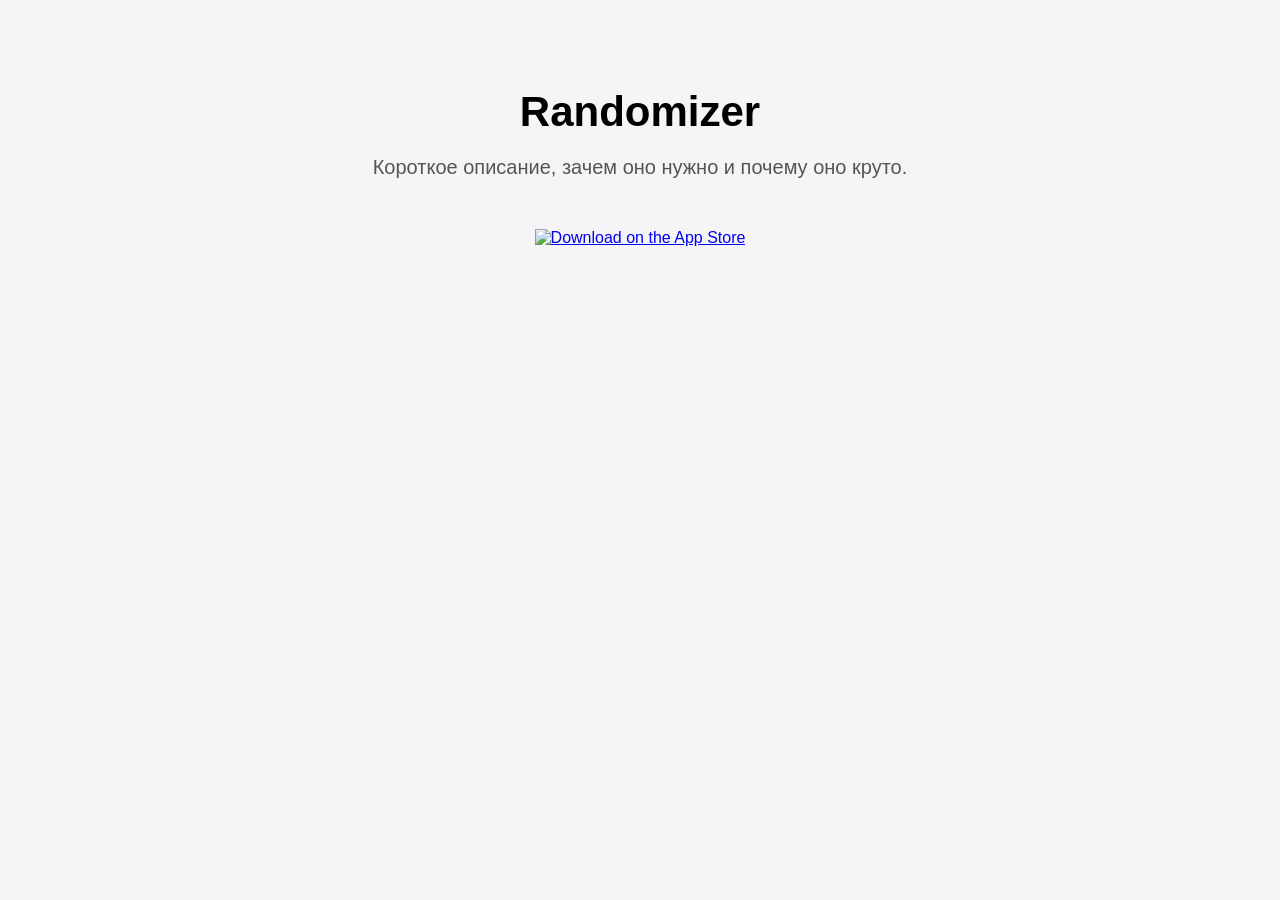
==== index.html @ 8d26f83e "Create initial HTML structure for app landing page" ====
<!DOCTYPE html>
<html lang="ru">
<head>
    <meta charset="UTF-8">
    <meta name="viewport" content="width=device-width, initial-scale=1.0">
    <title>Моё iOS приложение</title>
    <style>
        body {
            font-family: -apple-system, BlinkMacSystemFont, sans-serif;
            margin: 0;
            padding: 0;
            background: #f5f5f7;
            text-align: center;
        }
        .container {
            padding: 60px 20px;
        }
        h1 {
            font-size: 42px;
            margin-bottom: 20px;
        }
        p {
            font-size: 20px;
            color: #555;
        }
        .appstore-btn img {
            width: 180px;
            margin-top: 30px;
        }
    </style>
</head>
<body>
    <div class="container">
        <h1>Randomizer</h1>
        <p>Короткое описание, зачем оно нужно и почему оно круто.</p>

        <a class="appstore-btn" href="https://apps.apple.com/app/idXXXXXXXXX" target="_blank">
            <img src="https://developer.apple.com/assets/elements/badges/download-on-the-app-store.svg" alt="Download on the App Store">
        </a>
    </div>
</body>
</html>
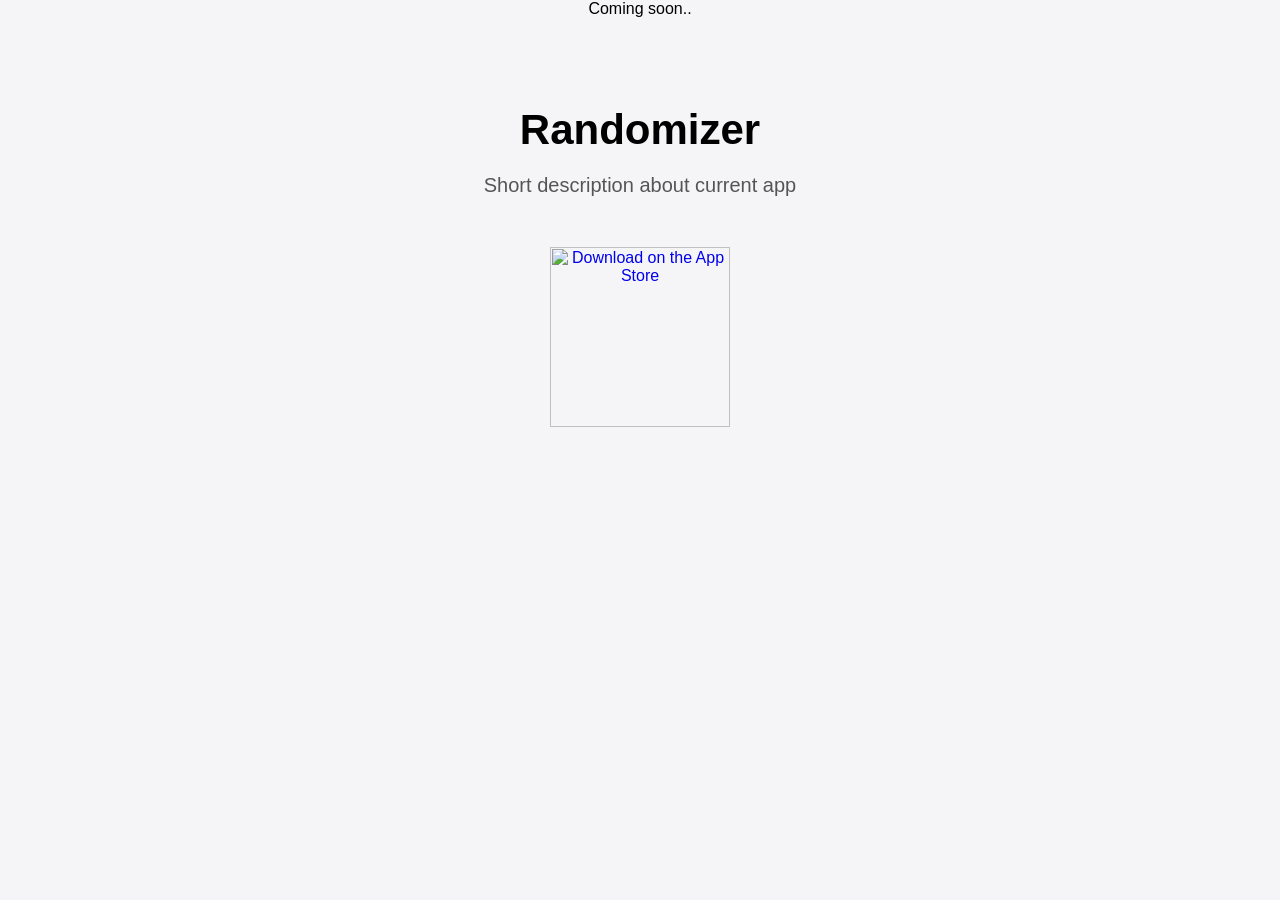
==== commit 9cab115e: "Coming soon added" ====
--- a/index.html
+++ b/index.html
@@ -1,9 +1,10 @@
+Coming soon..
 <!DOCTYPE html>
 <html lang="ru">
 <head>
     <meta charset="UTF-8">
     <meta name="viewport" content="width=device-width, initial-scale=1.0">
-    <title>Моё iOS приложение</title>
+    <title>My apps</title>
     <style>
         body {
             font-family: -apple-system, BlinkMacSystemFont, sans-serif;
@@ -32,7 +33,7 @@
 <body>
     <div class="container">
         <h1>Randomizer</h1>
-        <p>Короткое описание, зачем оно нужно и почему оно круто.</p>
+        <p>Short description about current app</p>
 
         <a class="appstore-btn" href="https://apps.apple.com/app/idXXXXXXXXX" target="_blank">
             <img src="https://developer.apple.com/assets/elements/badges/download-on-the-app-store.svg" alt="Download on the App Store">
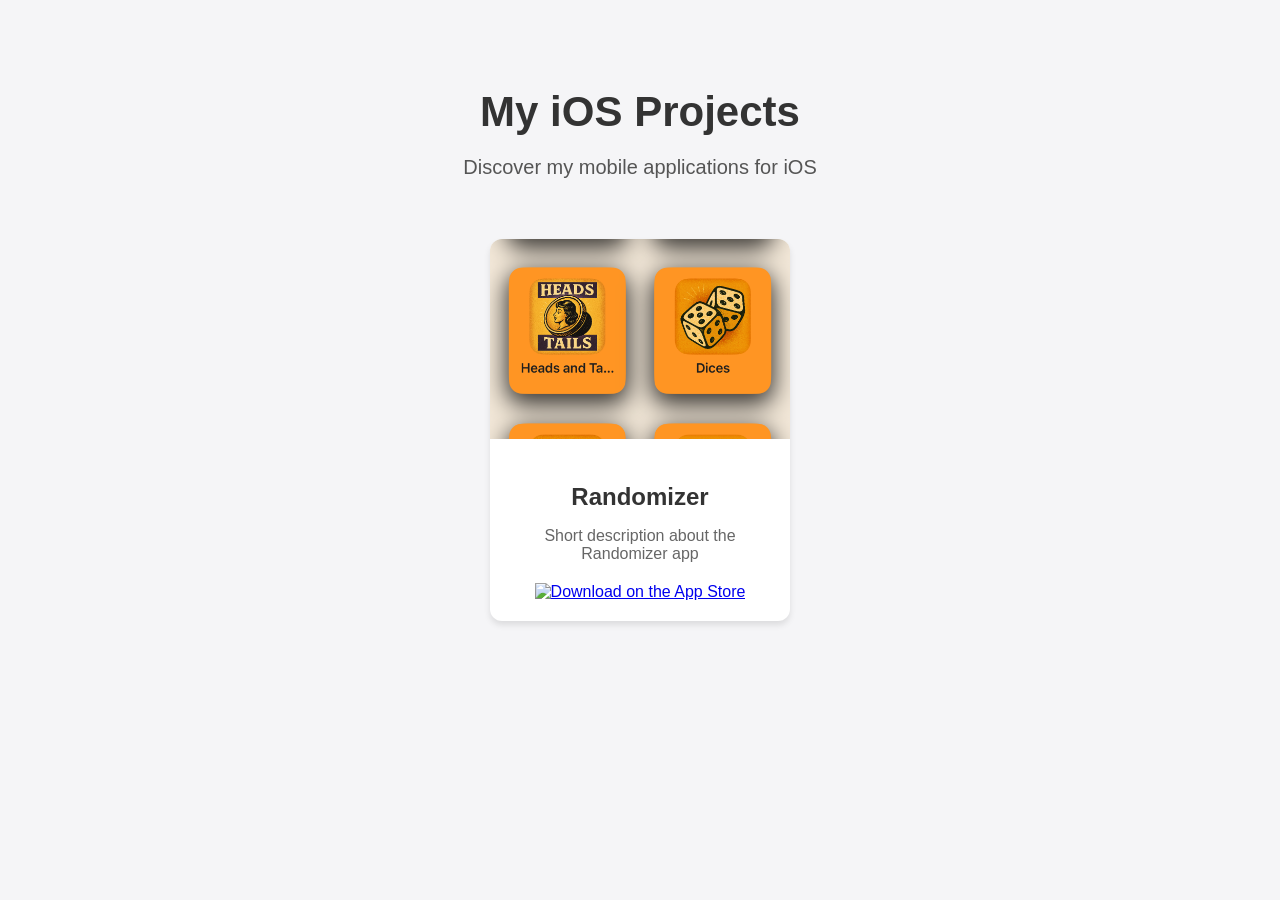
==== commit fc27369a: "Added screenshots" ====
--- a/index.html
+++ b/index.html
@@ -1,43 +1,86 @@
-Coming soon..
 <!DOCTYPE html>
 <html lang="ru">
 <head>
     <meta charset="UTF-8">
     <meta name="viewport" content="width=device-width, initial-scale=1.0">
-    <title>My apps</title>
+    <title>My iOS Apps</title>
     <style>
         body {
             font-family: -apple-system, BlinkMacSystemFont, sans-serif;
             margin: 0;
             padding: 0;
             background: #f5f5f7;
+            color: #333;
+        }
+        .header {
             text-align: center;
+            padding: 60px 20px 40px;
         }
-        .container {
-            padding: 60px 20px;
+        .header h1 {
+            font-size: 42px;
+            margin-bottom: 10px;
         }
-        h1 {
-            font-size: 42px;
-            margin-bottom: 20px;
-        }
-        p {
+        .header p {
             font-size: 20px;
             color: #555;
         }
+        .projects {
+            display: flex;
+            flex-wrap: wrap;
+            justify-content: center;
+            gap: 40px;
+            padding: 0 20px 60px;
+        }
+        .project {
+            background: white;
+            border-radius: 12px;
+            box-shadow: 0 4px 6px rgba(0,0,0,0.1);
+            overflow: hidden;
+            max-width: 300px;
+            text-align: center;
+        }
+        .project img {
+            width: 100%;
+            height: 200px;
+            object-fit: cover;
+        }
+        .project-content {
+            padding: 20px;
+        }
+        .project h2 {
+            font-size: 24px;
+            margin-bottom: 10px;
+        }
+        .project p {
+            font-size: 16px;
+            color: #666;
+            margin-bottom: 20px;
+        }
+        .appstore-btn {
+            display: inline-block;
+        }
         .appstore-btn img {
-            width: 180px;
-            margin-top: 30px;
+            width: 150px;
         }
     </style>
 </head>
 <body>
-    <div class="container">
-        <h1>Randomizer</h1>
-        <p>Short description about current app</p>
-
-        <a class="appstore-btn" href="https://apps.apple.com/app/idXXXXXXXXX" target="_blank">
-            <img src="https://developer.apple.com/assets/elements/badges/download-on-the-app-store.svg" alt="Download on the App Store">
-        </a>
+    <div class="header">
+        <h1>My iOS Projects</h1>
+        <p>Discover my mobile applications for iOS</p>
+    </div>
+    <div class="projects">
+        <div class="project">
+            <img src="randomizer-screenshot.png" alt="Randomizer App Screenshot">
+            <div class="project-content">
+                <h2>Randomizer</h2>
+                <p>Short description about the Randomizer app</p>
+                <a class="appstore-btn" href="https://apps.apple.com/app/idXXXXXXXXX" target="_blank">
+                    <img src="https://developer.apple.com/assets/elements/badges/download-on-the-app-store.svg" alt="Download on the App Store">
+                </a>
+            </div>
+        </div>
+        <!-- Future projects can be added here -->
     </div>
 </body>
 </html>
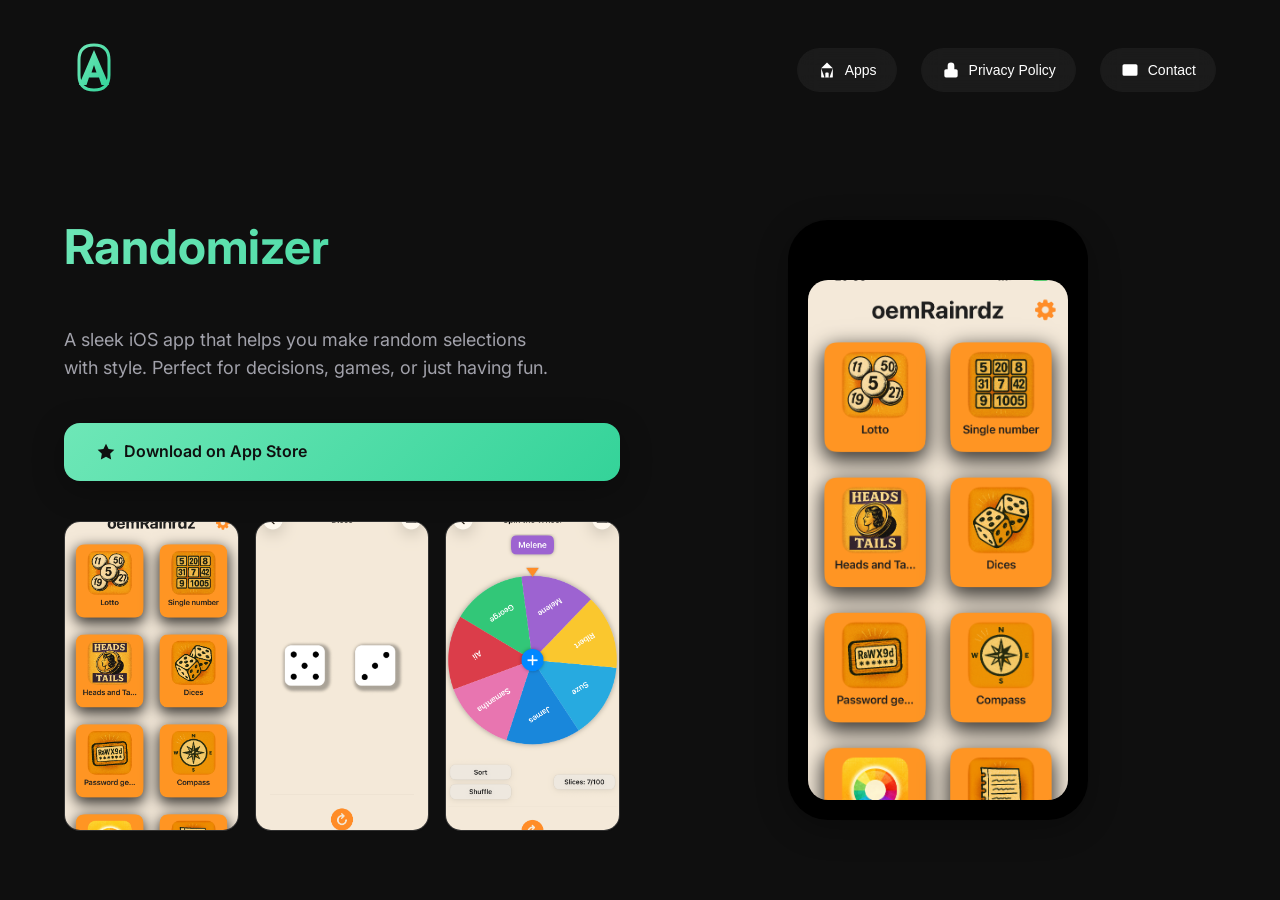
==== commit 27dc39b7: "Added index page and screenshots for randomizer" ====
--- a/index.html
+++ b/index.html
@@ -1,86 +1,412 @@
 <!DOCTYPE html>
-<html lang="ru">
+<html lang="en">
 <head>
     <meta charset="UTF-8">
     <meta name="viewport" content="width=device-width, initial-scale=1.0">
-    <title>My iOS Apps</title>
+    <title>iOS Developer Portfolio</title>
+    <link rel="preconnect" href="https://fonts.googleapis.com">
+    <link rel="preconnect" href="https://fonts.gstatic.com" crossorigin>
+    <link href="https://fonts.googleapis.com/css2?family=Inter:wght@300;400;500;600;700&display=swap" rel="stylesheet">
     <style>
-        body {
-            font-family: -apple-system, BlinkMacSystemFont, sans-serif;
+        :root {
+            --primary-bg: #0f0f0f;
+            --secondary-bg: #1a1a1a;
+            --card-bg: rgba(255, 255, 255, 0.05);
+            --text-primary: #ffffff;
+            --text-secondary: #a1a1aa;
+            --accent-start: #6ee7b7;
+            --accent-end: #34d399;
+            --shadow: 0 8px 32px rgba(0, 0, 0, 0.3);
+            --border-radius: 16px;
+            --spacing-lg: 40px;
+            --spacing-md: 24px;
+            --spacing-sm: 16px;
+        }
+
+        * {
             margin: 0;
             padding: 0;
-            background: #f5f5f7;
-            color: #333;
-        }
-        .header {
-            text-align: center;
-            padding: 60px 20px 40px;
-        }
-        .header h1 {
-            font-size: 42px;
-            margin-bottom: 10px;
-        }
-        .header p {
-            font-size: 20px;
-            color: #555;
-        }
-        .projects {
-            display: flex;
-            flex-wrap: wrap;
+            box-sizing: border-box;
+        }
+
+        body {
+            font-family: 'Inter', sans-serif;
+            background: var(--primary-bg);
+            color: var(--text-primary);
+            line-height: 1.6;
+            overflow-x: hidden;
+        }
+
+        .container {
+            max-width: 1200px;
+            margin: 0 auto;
+            padding: 0 var(--spacing-md);
+        }
+
+        /* Header */
+        header {
+            display: flex;
+            justify-content: space-between;
+            align-items: center;
+            padding: var(--spacing-lg) 0;
+            position: relative;
+        }
+
+        .logo {
+            width: 60px;
+            height: 60px;
+        }
+
+        .nav {
+            display: flex;
+            gap: var(--spacing-md);
+        }
+
+        .nav-btn {
+            background: var(--card-bg);
+            border: none;
+            border-radius: 50px;
+            padding: 12px 20px;
+            color: var(--text-primary);
+            font-size: 14px;
+            font-weight: 500;
+            cursor: pointer;
+            transition: all 0.3s ease;
+            display: flex;
+            align-items: center;
+            gap: 8px;
+            backdrop-filter: blur(10px);
+        }
+
+        .nav-btn:hover {
+            background: rgba(255, 255, 255, 0.1);
+            transform: translateY(-2px);
+        }
+
+        /* Main Layout */
+        .main {
+            display: grid;
+            grid-template-columns: 1fr 1fr;
+            gap: var(--spacing-lg);
+            min-height: calc(100vh - 140px);
+            align-items: center;
+        }
+
+        /* Left Column */
+        .app-info {
+            display: flex;
+            flex-direction: column;
+            gap: var(--spacing-lg);
+        }
+
+        .app-title {
+            font-size: 48px;
+            font-weight: 700;
+            background: linear-gradient(135deg, var(--accent-start), var(--accent-end));
+            -webkit-background-clip: text;
+            -webkit-text-fill-color: transparent;
+            background-clip: text;
+        }
+
+        .app-description {
+            font-size: 18px;
+            color: var(--text-secondary);
+            max-width: 500px;
+        }
+
+        .cta-button {
+            background: linear-gradient(135deg, var(--accent-start), var(--accent-end));
+            border: none;
+            border-radius: var(--border-radius);
+            padding: 16px 32px;
+            color: var(--primary-bg);
+            font-size: 16px;
+            font-weight: 600;
+            cursor: pointer;
+            transition: all 0.3s ease;
+            text-decoration: none;
+            display: inline-flex;
+            align-items: center;
+            gap: 8px;
+            box-shadow: var(--shadow);
+        }
+
+        .cta-button:hover {
+            transform: translateY(-2px);
+            box-shadow: 0 12px 40px rgba(110, 231, 183, 0.3);
+        }
+
+        .screenshots {
+            display: grid;
+            grid-template-columns: repeat(3, 1fr);
+            gap: var(--spacing-sm);
+        }
+
+        .screenshot {
+            background: var(--card-bg);
+            border-radius: var(--border-radius);
+            overflow: hidden;
+            aspect-ratio: 9/16;
+            backdrop-filter: blur(10px);
+            border: 1px solid rgba(255, 255, 255, 0.1);
+        }
+
+        .screenshot img {
+            width: 100%;
+            height: 100%;
+            object-fit: cover;
+        }
+
+        /* Right Column */
+        .phone-mockup {
+            display: flex;
             justify-content: center;
-            gap: 40px;
-            padding: 0 20px 60px;
-        }
-        .project {
-            background: white;
-            border-radius: 12px;
-            box-shadow: 0 4px 6px rgba(0,0,0,0.1);
+            align-items: center;
+        }
+
+        .phone {
+            width: 300px;
+            height: 600px;
+            background: #000;
+            border-radius: 40px;
+            position: relative;
+            box-shadow: var(--shadow);
             overflow: hidden;
-            max-width: 300px;
-            text-align: center;
-        }
-        .project img {
+        }
+
+        .phone::before {
+            content: '';
+            position: absolute;
+            top: 20px;
+            left: 50%;
+            transform: translateX(-50%);
+            width: 150px;
+            height: 25px;
+            background: #000;
+            border-radius: 15px;
+            z-index: 2;
+        }
+
+        .phone-screen {
+            position: absolute;
+            top: 60px;
+            left: 20px;
+            right: 20px;
+            bottom: 20px;
+            background: var(--secondary-bg);
+            border-radius: 20px;
+            overflow: hidden;
+        }
+
+        .phone-screen img {
             width: 100%;
-            height: 200px;
+            height: 100%;
             object-fit: cover;
         }
-        .project-content {
-            padding: 20px;
-        }
-        .project h2 {
+
+        /* Modal */
+        .modal {
+            display: none;
+            position: fixed;
+            top: 0;
+            left: 0;
+            width: 100%;
+            height: 100%;
+            background: rgba(0, 0, 0, 0.8);
+            backdrop-filter: blur(10px);
+            z-index: 1000;
+            justify-content: center;
+            align-items: center;
+        }
+
+        .modal-content {
+            background: var(--secondary-bg);
+            border-radius: var(--border-radius);
+            padding: var(--spacing-lg);
+            max-width: 400px;
+            width: 90%;
+            box-shadow: var(--shadow);
+        }
+
+        .modal h2 {
+            margin-bottom: var(--spacing-md);
+            color: var(--text-primary);
+        }
+
+        .modal form {
+            display: flex;
+            flex-direction: column;
+            gap: var(--spacing-sm);
+        }
+
+        .modal input,
+        .modal textarea {
+            padding: 12px;
+            border: 1px solid rgba(255, 255, 255, 0.2);
+            border-radius: 8px;
+            background: var(--card-bg);
+            color: var(--text-primary);
+            font-family: inherit;
+        }
+
+        .modal button {
+            background: linear-gradient(135deg, var(--accent-start), var(--accent-end));
+            border: none;
+            border-radius: 8px;
+            padding: 12px;
+            color: var(--primary-bg);
+            font-weight: 600;
+            cursor: pointer;
+            transition: all 0.3s ease;
+        }
+
+        .modal button:hover {
+            transform: translateY(-2px);
+        }
+
+        .close {
+            position: absolute;
+            top: 10px;
+            right: 10px;
             font-size: 24px;
-            margin-bottom: 10px;
-        }
-        .project p {
-            font-size: 16px;
-            color: #666;
-            margin-bottom: 20px;
-        }
-        .appstore-btn {
-            display: inline-block;
-        }
-        .appstore-btn img {
-            width: 150px;
+            cursor: pointer;
+            color: var(--text-secondary);
+        }
+
+        /* Responsive */
+        @media (max-width: 768px) {
+            .main {
+                grid-template-columns: 1fr;
+                gap: var(--spacing-md);
+            }
+
+            .app-title {
+                font-size: 36px;
+            }
+
+            .phone {
+                width: 250px;
+                height: 500px;
+            }
+
+            .screenshots {
+                grid-template-columns: repeat(2, 1fr);
+            }
+
+            header {
+                flex-direction: column;
+                gap: var(--spacing-md);
+            }
+
+            .nav {
+                width: 100%;
+                justify-content: center;
+            }
+        }
+
+        /* Icons */
+        .icon {
+            width: 20px;
+            height: 20px;
+            fill: currentColor;
         }
     </style>
 </head>
 <body>
-    <div class="header">
-        <h1>My iOS Projects</h1>
-        <p>Discover my mobile applications for iOS</p>
+    <div class="container">
+        <header>
+            <div class="logo">
+                <svg viewBox="0 0 60 60" xmlns="http://www.w3.org/2000/svg">
+                    <defs>
+                        <linearGradient id="logoGradient" x1="0%" y1="0%" x2="100%" y2="100%">
+                            <stop offset="0%" style="stop-color:#6ee7b7"/>
+                            <stop offset="100%" style="stop-color:#34d399"/>
+                        </linearGradient>
+                    </defs>
+                    <path d="M15 45 L30 10 L45 45 L37.5 45 L35 37.5 L25 37.5 L22.5 45 Z M27.5 32.5 L32.5 32.5 L30 25 Z" fill="url(#logoGradient)"/>
+                    <path d="M30 50 Q45 50 45 35 L45 20 Q45 5 30 5 Q15 5 15 20 L15 35 Q15 50 30 50 Z" fill="none" stroke="url(#logoGradient)" stroke-width="3"/>
+                </svg>
+            </div>
+            <nav class="nav">
+                <button class="nav-btn" onclick="scrollToSection('apps')">
+                    <svg class="icon" viewBox="0 0 24 24"><path d="M3 12l2-2m0 0l7-7 7 7M5 10v10a1 1 0 001 1h3m10-11l2 2m-2-2v10a1 1 0 01-1 1h-3m-6 0a1 1 0 001-1v-4a1 1 0 011-1h2a1 1 0 011 1v4a1 1 0 001 1m-6 0h6"/></svg>
+                    Apps
+                </button>
+                <button class="nav-btn" onclick="openModal('privacy')">
+                    <svg class="icon" viewBox="0 0 24 24"><path d="M12 15v2m-6 4h12a2 2 0 002-2v-6a2 2 0 00-2-2H6a2 2 0 00-2 2v6a2 2 0 002 2zm10-10V7a4 4 0 00-8 0v4h8z"/></svg>
+                    Privacy Policy
+                </button>
+                <button class="nav-btn" onclick="openModal('contact')">
+                    <svg class="icon" viewBox="0 0 24 24"><path d="M3 8l7.89 4.26a2 2 0 002.22 0L21 8M5 19h14a2 2 0 002-2V7a2 2 0 00-2-2H5a2 2 0 00-2 2v10a2 2 0 002 2z"/></svg>
+                    Contact
+                </button>
+            </nav>
+        </header>
+
+        <main class="main" id="apps">
+            <div class="app-info">
+                <h1 class="app-title">Randomizer</h1>
+                <p class="app-description">A sleek iOS app that helps you make random selections with style. Perfect for decisions, games, or just having fun.</p>
+                <a href="https://apps.apple.com/app/idXXXXXXXXX" class="cta-button" target="_blank">
+                    <svg class="icon" viewBox="0 0 24 24"><path d="M12 2l3.09 6.26L22 9.27l-5 4.87 1.18 6.88L12 17.77l-6.18 3.25L7 14.14 2 9.27l6.91-1.01L12 2z"/></svg>
+                    Download on App Store
+                </a>
+                <div class="screenshots">
+                    <div class="screenshot"><img src="randomizer-screenshot1.png" alt="Screenshot 1"></div>
+                    <div class="screenshot"><img src="randomizer-screenshot2.png" alt="Screenshot 2"></div>
+                    <div class="screenshot"><img src="randomizer-screenshot3.png" alt="Screenshot 3"></div>
+                </div>
+            </div>
+            <div class="phone-mockup">
+                <div class="phone">
+                    <div class="phone-screen">
+                        <img src="randomizer-screenshot1.png" alt="App Mockup">
+                    </div>
+                </div>
+            </div>
+        </main>
     </div>
-    <div class="projects">
-        <div class="project">
-            <img src="randomizer-screenshot.png" alt="Randomizer App Screenshot">
-            <div class="project-content">
-                <h2>Randomizer</h2>
-                <p>Short description about the Randomizer app</p>
-                <a class="appstore-btn" href="https://apps.apple.com/app/idXXXXXXXXX" target="_blank">
-                    <img src="https://developer.apple.com/assets/elements/badges/download-on-the-app-store.svg" alt="Download on the App Store">
-                </a>
-            </div>
+
+    <!-- Modals -->
+    <div id="privacy-modal" class="modal">
+        <div class="modal-content">
+            <span class="close" onclick="closeModal('privacy')">&times;</span>
+            <h2>Privacy Policy</h2>
+            <p>Your privacy is important to us. This app does not collect any personal data.</p>
         </div>
-        <!-- Future projects can be added here -->
     </div>
+
+    <div id="contact-modal" class="modal">
+        <div class="modal-content">
+            <span class="close" onclick="closeModal('contact')">&times;</span>
+            <h2>Contact Me</h2>
+            <form action="#" method="post">
+                <input type="email" placeholder="Your Email" required>
+                <textarea placeholder="Your Message" rows="4" required></textarea>
+                <button type="submit">Send Message</button>
+            </form>
+        </div>
+    </div>
+
+    <script>
+        function openModal(type) {
+            document.getElementById(type + '-modal').style.display = 'flex';
+        }
+
+        function closeModal(type) {
+            document.getElementById(type + '-modal').style.display = 'none';
+        }
+
+        function scrollToSection(id) {
+            document.getElementById(id).scrollIntoView({ behavior: 'smooth' });
+        }
+
+        // Close modal when clicking outside
+        window.onclick = function(event) {
+            if (event.target.classList.contains('modal')) {
+                event.target.style.display = 'none';
+            }
+        }
+    </script>
 </body>
 </html>
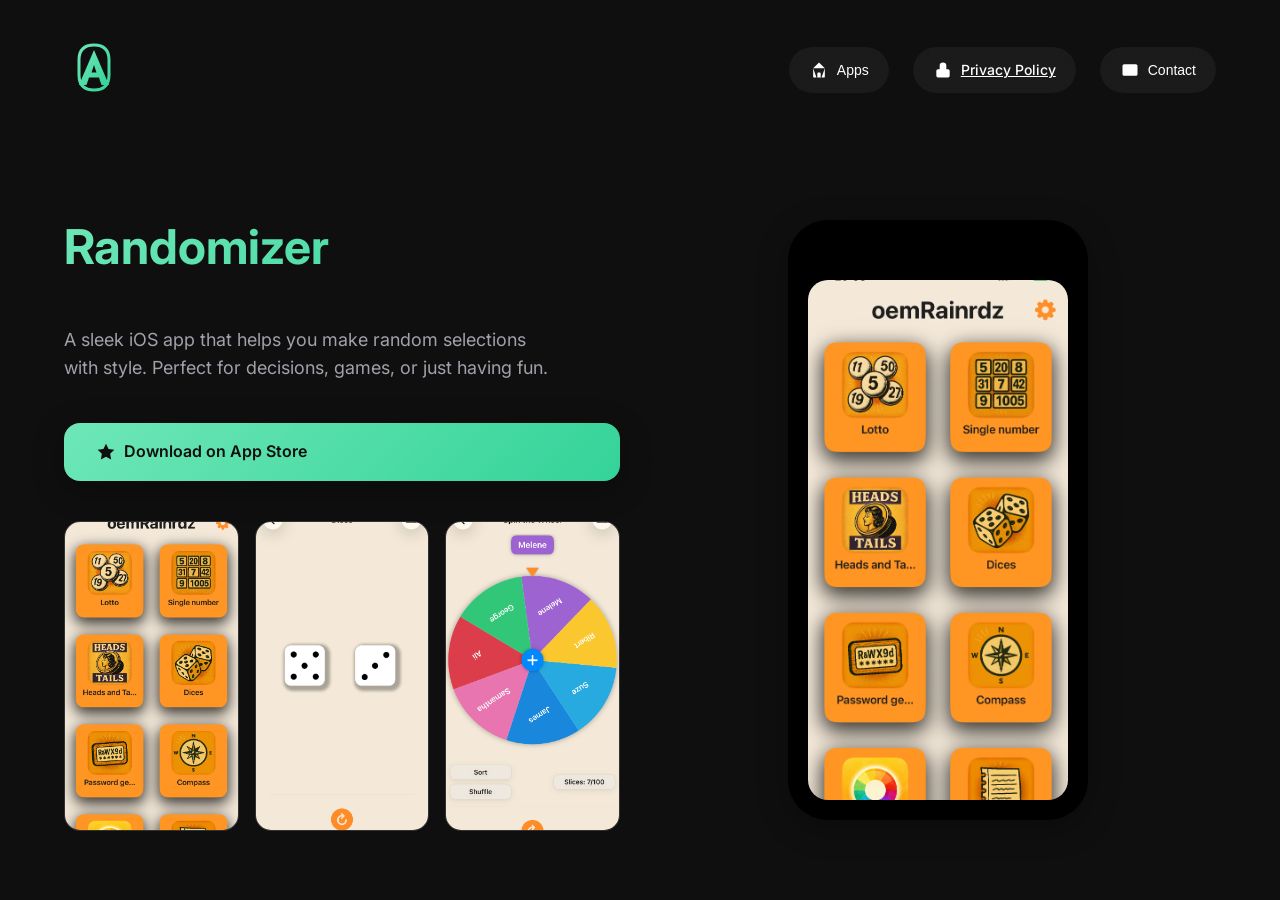
==== commit 8658b6aa: "Privacy Policy for Randomizer" ====
--- a/index.html
+++ b/index.html
@@ -332,10 +332,10 @@
                     <svg class="icon" viewBox="0 0 24 24"><path d="M3 12l2-2m0 0l7-7 7 7M5 10v10a1 1 0 001 1h3m10-11l2 2m-2-2v10a1 1 0 01-1 1h-3m-6 0a1 1 0 001-1v-4a1 1 0 011-1h2a1 1 0 011 1v4a1 1 0 001 1m-6 0h6"/></svg>
                     Apps
                 </button>
-                <button class="nav-btn" onclick="openModal('privacy')">
+                <a class="nav-btn" href="privacy-policy.html">
                     <svg class="icon" viewBox="0 0 24 24"><path d="M12 15v2m-6 4h12a2 2 0 002-2v-6a2 2 0 00-2-2H6a2 2 0 00-2 2v6a2 2 0 002 2zm10-10V7a4 4 0 00-8 0v4h8z"/></svg>
                     Privacy Policy
-                </button>
+                </a>
                 <button class="nav-btn" onclick="openModal('contact')">
                     <svg class="icon" viewBox="0 0 24 24"><path d="M3 8l7.89 4.26a2 2 0 002.22 0L21 8M5 19h14a2 2 0 002-2V7a2 2 0 00-2-2H5a2 2 0 00-2 2v10a2 2 0 002 2z"/></svg>
                     Contact
@@ -368,14 +368,6 @@
     </div>
 
     <!-- Modals -->
-    <div id="privacy-modal" class="modal">
-        <div class="modal-content">
-            <span class="close" onclick="closeModal('privacy')">&times;</span>
-            <h2>Privacy Policy</h2>
-            <p>Your privacy is important to us. This app does not collect any personal data.</p>
-        </div>
-    </div>
-
     <div id="contact-modal" class="modal">
         <div class="modal-content">
             <span class="close" onclick="closeModal('contact')">&times;</span>
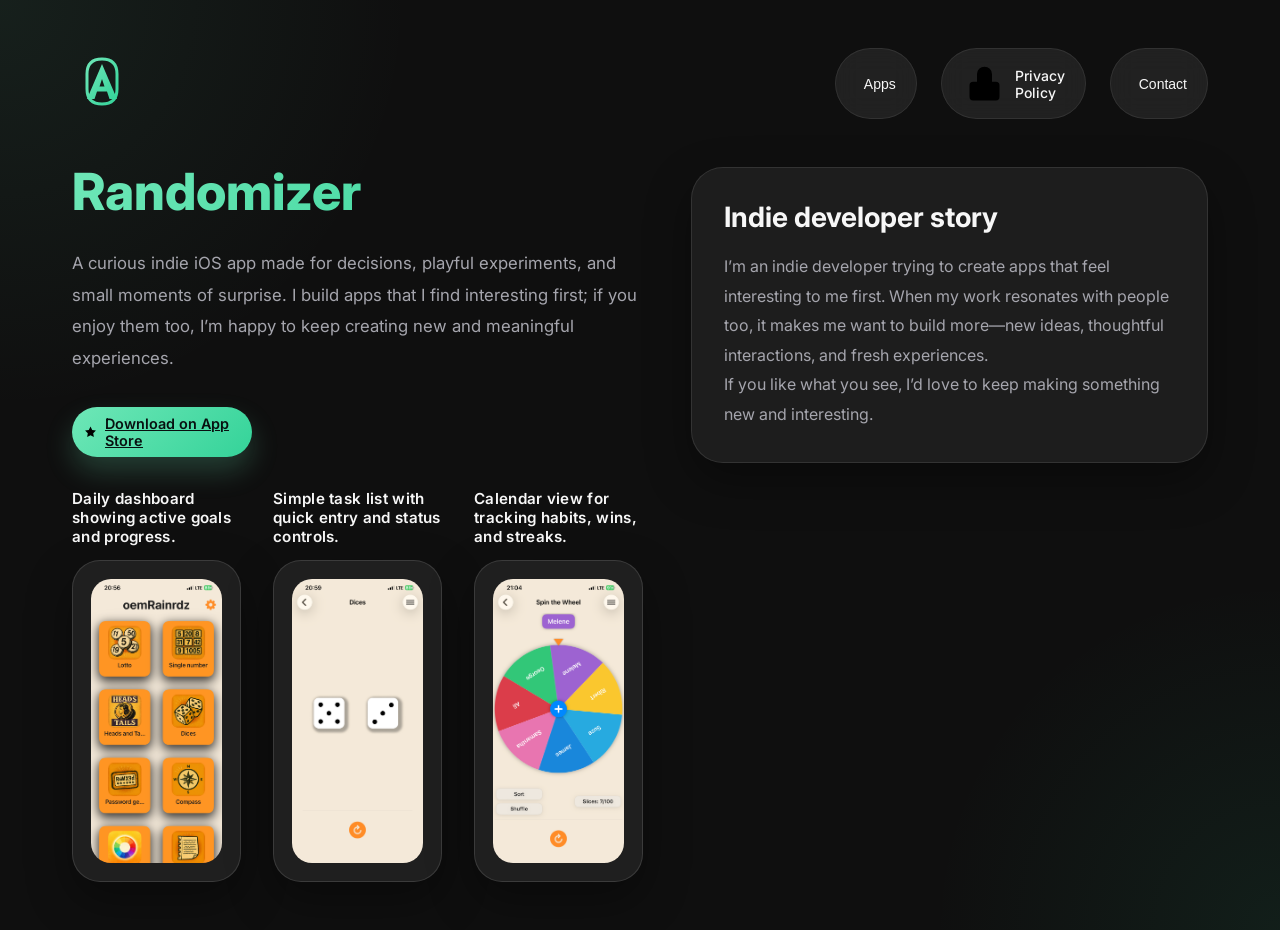
==== commit b243e2bb: "Reduced size of screenshots and minor changes" ====
--- a/index.html
+++ b/index.html
@@ -3,314 +3,11 @@
 <head>
     <meta charset="UTF-8">
     <meta name="viewport" content="width=device-width, initial-scale=1.0">
-    <title>iOS Developer Portfolio</title>
+    <title>Randomizer — Indie iOS Portfolio</title>
     <link rel="preconnect" href="https://fonts.googleapis.com">
     <link rel="preconnect" href="https://fonts.gstatic.com" crossorigin>
-    <link href="https://fonts.googleapis.com/css2?family=Inter:wght@300;400;500;600;700&display=swap" rel="stylesheet">
-    <style>
-        :root {
-            --primary-bg: #0f0f0f;
-            --secondary-bg: #1a1a1a;
-            --card-bg: rgba(255, 255, 255, 0.05);
-            --text-primary: #ffffff;
-            --text-secondary: #a1a1aa;
-            --accent-start: #6ee7b7;
-            --accent-end: #34d399;
-            --shadow: 0 8px 32px rgba(0, 0, 0, 0.3);
-            --border-radius: 16px;
-            --spacing-lg: 40px;
-            --spacing-md: 24px;
-            --spacing-sm: 16px;
-        }
-
-        * {
-            margin: 0;
-            padding: 0;
-            box-sizing: border-box;
-        }
-
-        body {
-            font-family: 'Inter', sans-serif;
-            background: var(--primary-bg);
-            color: var(--text-primary);
-            line-height: 1.6;
-            overflow-x: hidden;
-        }
-
-        .container {
-            max-width: 1200px;
-            margin: 0 auto;
-            padding: 0 var(--spacing-md);
-        }
-
-        /* Header */
-        header {
-            display: flex;
-            justify-content: space-between;
-            align-items: center;
-            padding: var(--spacing-lg) 0;
-            position: relative;
-        }
-
-        .logo {
-            width: 60px;
-            height: 60px;
-        }
-
-        .nav {
-            display: flex;
-            gap: var(--spacing-md);
-        }
-
-        .nav-btn {
-            background: var(--card-bg);
-            border: none;
-            border-radius: 50px;
-            padding: 12px 20px;
-            color: var(--text-primary);
-            font-size: 14px;
-            font-weight: 500;
-            cursor: pointer;
-            transition: all 0.3s ease;
-            display: flex;
-            align-items: center;
-            gap: 8px;
-            backdrop-filter: blur(10px);
-        }
-
-        .nav-btn:hover {
-            background: rgba(255, 255, 255, 0.1);
-            transform: translateY(-2px);
-        }
-
-        /* Main Layout */
-        .main {
-            display: grid;
-            grid-template-columns: 1fr 1fr;
-            gap: var(--spacing-lg);
-            min-height: calc(100vh - 140px);
-            align-items: center;
-        }
-
-        /* Left Column */
-        .app-info {
-            display: flex;
-            flex-direction: column;
-            gap: var(--spacing-lg);
-        }
-
-        .app-title {
-            font-size: 48px;
-            font-weight: 700;
-            background: linear-gradient(135deg, var(--accent-start), var(--accent-end));
-            -webkit-background-clip: text;
-            -webkit-text-fill-color: transparent;
-            background-clip: text;
-        }
-
-        .app-description {
-            font-size: 18px;
-            color: var(--text-secondary);
-            max-width: 500px;
-        }
-
-        .cta-button {
-            background: linear-gradient(135deg, var(--accent-start), var(--accent-end));
-            border: none;
-            border-radius: var(--border-radius);
-            padding: 16px 32px;
-            color: var(--primary-bg);
-            font-size: 16px;
-            font-weight: 600;
-            cursor: pointer;
-            transition: all 0.3s ease;
-            text-decoration: none;
-            display: inline-flex;
-            align-items: center;
-            gap: 8px;
-            box-shadow: var(--shadow);
-        }
-
-        .cta-button:hover {
-            transform: translateY(-2px);
-            box-shadow: 0 12px 40px rgba(110, 231, 183, 0.3);
-        }
-
-        .screenshots {
-            display: grid;
-            grid-template-columns: repeat(3, 1fr);
-            gap: var(--spacing-sm);
-        }
-
-        .screenshot {
-            background: var(--card-bg);
-            border-radius: var(--border-radius);
-            overflow: hidden;
-            aspect-ratio: 9/16;
-            backdrop-filter: blur(10px);
-            border: 1px solid rgba(255, 255, 255, 0.1);
-        }
-
-        .screenshot img {
-            width: 100%;
-            height: 100%;
-            object-fit: cover;
-        }
-
-        /* Right Column */
-        .phone-mockup {
-            display: flex;
-            justify-content: center;
-            align-items: center;
-        }
-
-        .phone {
-            width: 300px;
-            height: 600px;
-            background: #000;
-            border-radius: 40px;
-            position: relative;
-            box-shadow: var(--shadow);
-            overflow: hidden;
-        }
-
-        .phone::before {
-            content: '';
-            position: absolute;
-            top: 20px;
-            left: 50%;
-            transform: translateX(-50%);
-            width: 150px;
-            height: 25px;
-            background: #000;
-            border-radius: 15px;
-            z-index: 2;
-        }
-
-        .phone-screen {
-            position: absolute;
-            top: 60px;
-            left: 20px;
-            right: 20px;
-            bottom: 20px;
-            background: var(--secondary-bg);
-            border-radius: 20px;
-            overflow: hidden;
-        }
-
-        .phone-screen img {
-            width: 100%;
-            height: 100%;
-            object-fit: cover;
-        }
-
-        /* Modal */
-        .modal {
-            display: none;
-            position: fixed;
-            top: 0;
-            left: 0;
-            width: 100%;
-            height: 100%;
-            background: rgba(0, 0, 0, 0.8);
-            backdrop-filter: blur(10px);
-            z-index: 1000;
-            justify-content: center;
-            align-items: center;
-        }
-
-        .modal-content {
-            background: var(--secondary-bg);
-            border-radius: var(--border-radius);
-            padding: var(--spacing-lg);
-            max-width: 400px;
-            width: 90%;
-            box-shadow: var(--shadow);
-        }
-
-        .modal h2 {
-            margin-bottom: var(--spacing-md);
-            color: var(--text-primary);
-        }
-
-        .modal form {
-            display: flex;
-            flex-direction: column;
-            gap: var(--spacing-sm);
-        }
-
-        .modal input,
-        .modal textarea {
-            padding: 12px;
-            border: 1px solid rgba(255, 255, 255, 0.2);
-            border-radius: 8px;
-            background: var(--card-bg);
-            color: var(--text-primary);
-            font-family: inherit;
-        }
-
-        .modal button {
-            background: linear-gradient(135deg, var(--accent-start), var(--accent-end));
-            border: none;
-            border-radius: 8px;
-            padding: 12px;
-            color: var(--primary-bg);
-            font-weight: 600;
-            cursor: pointer;
-            transition: all 0.3s ease;
-        }
-
-        .modal button:hover {
-            transform: translateY(-2px);
-        }
-
-        .close {
-            position: absolute;
-            top: 10px;
-            right: 10px;
-            font-size: 24px;
-            cursor: pointer;
-            color: var(--text-secondary);
-        }
-
-        /* Responsive */
-        @media (max-width: 768px) {
-            .main {
-                grid-template-columns: 1fr;
-                gap: var(--spacing-md);
-            }
-
-            .app-title {
-                font-size: 36px;
-            }
-
-            .phone {
-                width: 250px;
-                height: 500px;
-            }
-
-            .screenshots {
-                grid-template-columns: repeat(2, 1fr);
-            }
-
-            header {
-                flex-direction: column;
-                gap: var(--spacing-md);
-            }
-
-            .nav {
-                width: 100%;
-                justify-content: center;
-            }
-        }
-
-        /* Icons */
-        .icon {
-            width: 20px;
-            height: 20px;
-            fill: currentColor;
-        }
-    </style>
+    <link href="https://fonts.googleapis.com/css2?family=Inter:wght@300;400;500;600;700;800&display=swap" rel="stylesheet">
+    <link rel="stylesheet" href="assets/css/style.css">
 </head>
 <body>
     <div class="container">
@@ -332,7 +29,7 @@
                     <svg class="icon" viewBox="0 0 24 24"><path d="M3 12l2-2m0 0l7-7 7 7M5 10v10a1 1 0 001 1h3m10-11l2 2m-2-2v10a1 1 0 01-1 1h-3m-6 0a1 1 0 001-1v-4a1 1 0 011-1h2a1 1 0 011 1v4a1 1 0 001 1m-6 0h6"/></svg>
                     Apps
                 </button>
-                <a class="nav-btn" href="privacy-policy.html">
+                <a class="nav-link" href="pages/privacy-policy.html">
                     <svg class="icon" viewBox="0 0 24 24"><path d="M12 15v2m-6 4h12a2 2 0 002-2v-6a2 2 0 00-2-2H6a2 2 0 00-2 2v6a2 2 0 002 2zm10-10V7a4 4 0 00-8 0v4h8z"/></svg>
                     Privacy Policy
                 </a>
@@ -346,28 +43,36 @@
         <main class="main" id="apps">
             <div class="app-info">
                 <h1 class="app-title">Randomizer</h1>
-                <p class="app-description">A sleek iOS app that helps you make random selections with style. Perfect for decisions, games, or just having fun.</p>
+                <p class="app-description">A curious indie iOS app made for decisions, playful experiments, and small moments of surprise. I build apps that I find interesting first; if you enjoy them too, I’m happy to keep creating new and meaningful experiences.</p>
                 <a href="https://apps.apple.com/app/idXXXXXXXXX" class="cta-button" target="_blank">
                     <svg class="icon" viewBox="0 0 24 24"><path d="M12 2l3.09 6.26L22 9.27l-5 4.87 1.18 6.88L12 17.77l-6.18 3.25L7 14.14 2 9.27l6.91-1.01L12 2z"/></svg>
                     Download on App Store
                 </a>
                 <div class="screenshots">
-                    <div class="screenshot"><img src="randomizer-screenshot1.png" alt="Screenshot 1"></div>
-                    <div class="screenshot"><img src="randomizer-screenshot2.png" alt="Screenshot 2"></div>
-                    <div class="screenshot"><img src="randomizer-screenshot3.png" alt="Screenshot 3"></div>
+                    <div class="screenshot-card">
+                        <p class="screenshot-label">Daily dashboard showing active goals and progress.</p>
+                        <div class="screenshot"><img src="assets/images/randomizer-screenshot1.png" alt="Dashboard screenshot"></div>
+                    </div>
+                    <div class="screenshot-card">
+                        <p class="screenshot-label">Simple task list with quick entry and status controls.</p>
+                        <div class="screenshot"><img src="assets/images/randomizer-screenshot2.png" alt="Task list screenshot"></div>
+                    </div>
+                    <div class="screenshot-card">
+                        <p class="screenshot-label">Calendar view for tracking habits, wins, and streaks.</p>
+                        <div class="screenshot"><img src="assets/images/randomizer-screenshot3.png" alt="Calendar screenshot"></div>
+                    </div>
                 </div>
             </div>
-            <div class="phone-mockup">
-                <div class="phone">
-                    <div class="phone-screen">
-                        <img src="randomizer-screenshot1.png" alt="App Mockup">
-                    </div>
+            <div class="story-block">
+                <div class="story-card">
+                    <h2>Indie developer story</h2>
+                    <p>I’m an indie developer trying to create apps that feel interesting to me first. When my work resonates with people too, it makes me want to build more—new ideas, thoughtful interactions, and fresh experiences.</p>
+                    <p>If you like what you see, I’d love to keep making something new and interesting.</p>
                 </div>
             </div>
         </main>
     </div>
 
-    <!-- Modals -->
     <div id="contact-modal" class="modal">
         <div class="modal-content">
             <span class="close" onclick="closeModal('contact')">&times;</span>
@@ -380,25 +85,6 @@
         </div>
     </div>
 
-    <script>
-        function openModal(type) {
-            document.getElementById(type + '-modal').style.display = 'flex';
-        }
-
-        function closeModal(type) {
-            document.getElementById(type + '-modal').style.display = 'none';
-        }
-
-        function scrollToSection(id) {
-            document.getElementById(id).scrollIntoView({ behavior: 'smooth' });
-        }
-
-        // Close modal when clicking outside
-        window.onclick = function(event) {
-            if (event.target.classList.contains('modal')) {
-                event.target.style.display = 'none';
-            }
-        }
-    </script>
+    <script src="assets/js/site.js"></script>
 </body>
 </html>
--- a/assets/css/style.css
+++ b/assets/css/style.css
@@ -0,0 +1,475 @@
+:root {
+    --primary-bg: #0f0f0f;
+    --secondary-bg: #181818;
+    --surface: rgba(255, 255, 255, 0.07);
+    --surface-strong: rgba(255, 255, 255, 0.12);
+    --text-primary: #f7f7f7;
+    --text-secondary: #a5a5ad;
+    --accent-start: #6ee7b7;
+    --accent-end: #34d399;
+    --border-radius: 22px;
+    --shadow: 0 18px 45px rgba(0, 0, 0, 0.35);
+    --spacing-xl: 48px;
+    --spacing-lg: 32px;
+    --spacing-md: 24px;
+    --spacing-sm: 16px;
+}
+
+* {
+    margin: 0;
+    padding: 0;
+    box-sizing: border-box;
+}
+
+html {
+    scroll-behavior: smooth;
+}
+
+body {
+    font-family: 'Inter', sans-serif;
+    background: radial-gradient(circle at top left, rgba(110, 231, 183, 0.08), transparent 26%),
+                radial-gradient(circle at bottom right, rgba(52, 211, 153, 0.08), transparent 22%),
+                var(--primary-bg);
+    color: var(--text-primary);
+    min-height: 100vh;
+    overflow-x: hidden;
+}
+
+.container {
+    max-width: 1200px;
+    margin: 0 auto;
+    padding: 0 var(--spacing-lg);
+}
+
+header {
+    display: flex;
+    justify-content: space-between;
+    align-items: center;
+    padding: var(--spacing-xl) 0;
+}
+
+.logo {
+    width: 60px;
+    height: 60px;
+}
+
+.nav {
+    display: flex;
+    flex-wrap: wrap;
+    gap: var(--spacing-md);
+}
+
+.nav-btn,
+.nav-link {
+    background: rgba(255, 255, 255, 0.08);
+    border: 1px solid rgba(255, 255, 255, 0.08);
+    border-radius: 999px;
+    padding: 12px 20px;
+    color: var(--text-primary);
+    font-size: 14px;
+    font-weight: 500;
+    cursor: pointer;
+    display: inline-flex;
+    align-items: center;
+    gap: 8px;
+    text-decoration: none;
+    transition: transform 0.25s ease, background 0.25s ease, border-color 0.25s ease;
+    backdrop-filter: blur(12px);
+}
+
+.nav-btn:hover,
+.nav-link:hover {
+    transform: translateY(-2px);
+    background: rgba(255, 255, 255, 0.12);
+    border-color: rgba(255, 255, 255, 0.16);
+}
+
+.main {
+    display: grid;
+    grid-template-columns: 1.05fr 0.95fr;
+    gap: var(--spacing-xl);
+    align-items: start;
+    padding-bottom: var(--spacing-xl);
+}
+
+.app-info {
+    display: flex;
+    flex-direction: column;
+    gap: var(--spacing-lg);
+}
+
+.app-title {
+    font-size: clamp(3rem, 4vw, 4.5rem);
+    line-height: 0.95;
+    font-weight: 800;
+    background: linear-gradient(135deg, var(--accent-start), var(--accent-end));
+    -webkit-background-clip: text;
+    -webkit-text-fill-color: transparent;
+    background-clip: text;
+}
+
+.app-description {
+    max-width: 620px;
+    font-size: 1.05rem;
+    color: var(--text-secondary);
+    line-height: 1.9;
+}
+
+.cta-button {
+    background: linear-gradient(135deg, var(--accent-start), var(--accent-end));
+    color: #081010;
+    border: none;
+    border-radius: 999px;
+    padding: 8px 12px;
+    font-size: 0.9rem;
+    font-weight: 600;
+    display: inline-flex;
+    align-items: center;
+    gap: 8px;
+    box-shadow: 0 14px 28px rgba(110, 231, 183, 0.22);
+    max-width: 180px;
+}
+
+.cta-button .icon {
+    width: 16px;
+    height: 16px;
+}
+
+.cta-button:hover {
+    transform: translateY(-2px);
+}
+
+.screenshots {
+    display: grid;
+    grid-template-columns: repeat(3, minmax(0, 1fr));
+    gap: var(--spacing-lg);
+}
+
+.screenshot-card {
+    display: flex;
+    flex-direction: column;
+    gap: 14px;
+}
+
+.screenshot-label {
+    font-size: 0.95rem;
+    font-weight: 600;
+    color: var(--text-primary);
+    letter-spacing: 0.02em;
+}
+
+.screenshot {
+    background: var(--surface);
+    border: 1px solid rgba(255, 255, 255, 0.12);
+    border-radius: 28px;
+    padding: 18px;
+    box-shadow: var(--shadow);
+}
+
+.screenshot img {
+    width: 100%;
+    height: auto;
+    display: block;
+    border-radius: 20px;
+}
+
+.story-block {
+    display: grid;
+    align-items: start;
+}
+
+.story-card {
+    background: rgba(255, 255, 255, 0.06);
+    border: 1px solid rgba(255, 255, 255, 0.1);
+    border-radius: 32px;
+    padding: var(--spacing-lg);
+    box-shadow: var(--shadow);
+}
+
+.story-card h2 {
+    font-size: 1.75rem;
+    margin-bottom: 18px;
+}
+
+.story-card p {
+    color: var(--text-secondary);
+    font-size: 1rem;
+    line-height: 1.85;
+}
+
+.modal {
+    display: none;
+    position: fixed;
+    inset: 0;
+    background: rgba(0, 0, 0, 0.78);
+    backdrop-filter: blur(10px);
+    z-index: 999;
+    justify-content: center;
+    align-items: center;
+    padding: 20px;
+}
+
+.modal-content {
+    width: min(480px, 100%);
+    background: rgba(24, 24, 24, 0.95);
+    border-radius: 28px;
+    border: 1px solid rgba(255,255,255,0.08);
+    padding: var(--spacing-xl);
+    box-shadow: var(--shadow);
+}
+
+.modal h2 {
+    margin-bottom: var(--spacing-md);
+}
+
+.modal form {
+    display: grid;
+    gap: var(--spacing-md);
+}
+
+.modal input,
+.modal textarea {
+    width: 100%;
+    border: 1px solid rgba(255, 255, 255, 0.12);
+    background: rgba(255,255,255,0.04);
+    color: var(--text-primary);
+    border-radius: 16px;
+    padding: 14px 16px;
+    font: inherit;
+}
+
+.modal button {
+    width: 100%;
+    border: none;
+    border-radius: 16px;
+    padding: 14px;
+    font-weight: 700;
+    background: linear-gradient(135deg, var(--accent-start), var(--accent-end));
+    color: #081010;
+}
+
+.close {
+    position: absolute;
+    top: 18px;
+    right: 18px;
+    color: var(--text-secondary);
+    font-size: 1.5rem;
+    cursor: pointer;
+}
+
+.page {
+    max-width: 960px;
+    margin: 0 auto;
+    padding: 40px 24px 80px;
+}
+
+@media (max-width: 860px) {
+    .container {
+        padding: 0 18px;
+    }
+
+    header {
+        flex-direction: column;
+        align-items: flex-start;
+        gap: 18px;
+        padding: 28px 0 24px;
+    }
+
+    .nav {
+        width: 100%;
+        gap: 12px;
+    }
+
+    .nav-btn,
+    .nav-link {
+        width: 100%;
+        justify-content: center;
+        padding: 10px 14px;
+        font-size: 13px;
+    }
+
+    .main {
+        grid-template-columns: 1fr;
+        gap: var(--spacing-lg);
+    }
+
+    .screenshots {
+        grid-template-columns: 1fr;
+    }
+
+    .app-description {
+        max-width: 100%;
+    }
+
+    .story-card {
+        padding: 22px;
+    }
+
+    .modal {
+        align-items: flex-end;
+        padding: 0;
+    }
+
+    .modal-content {
+        width: 100%;
+        max-width: 100%;
+        border-radius: 24px 24px 0 0;
+        padding: 24px 18px 28px;
+        max-height: 92vh;
+        overflow-y: auto;
+        position: relative;
+    }
+
+    .modal h2 {
+        font-size: 1.45rem;
+    }
+
+    .modal form {
+        gap: 16px;
+    }
+
+    .modal input,
+    .modal textarea {
+        padding: 14px 14px;
+    }
+
+    .modal button {
+        padding: 14px;
+    }
+
+    .close {
+        top: 14px;
+        right: 14px;
+    }
+}
+
+.topbar {
+    display: flex;
+    justify-content: space-between;
+    align-items: center;
+    gap: 16px;
+    margin-bottom: 36px;
+}
+
+.topbar a {
+    color: var(--text-primary);
+    text-decoration: none;
+    font-weight: 600;
+}
+
+.policy-card {
+    background: rgba(255, 255, 255, 0.06);
+    border: 1px solid rgba(255, 255, 255, 0.1);
+    border-radius: 32px;
+    padding: 40px;
+    box-shadow: var(--shadow);
+    backdrop-filter: blur(16px);
+}
+
+.policy-card h1 {
+    font-size: clamp(2.5rem, 4vw, 3.2rem);
+    margin-bottom: 18px;
+}
+
+.policy-card p,
+.policy-card h2 {
+    color: var(--text-secondary);
+}
+
+.policy-card h2 {
+    margin-top: 28px;
+    margin-bottom: 14px;
+    color: var(--text-primary);
+}
+
+.accent-bar {
+    width: 140px;
+    height: 5px;
+    border-radius: 999px;
+    margin-bottom: 26px;
+    background: linear-gradient(135deg, var(--accent-start), var(--accent-end));
+}
+
+@media (max-width: 980px) {
+    .main {
+        grid-template-columns: 1fr;
+    }
+
+    .screenshots {
+        grid-template-columns: 1fr;
+    }
+}
+
+@media (max-width: 720px) {
+    header {
+        flex-direction: column;
+        align-items: flex-start;
+        gap: var(--spacing-md);
+    }
+
+    .nav {
+        width: 100%;
+        justify-content: flex-start;
+    }
+
+    .nav-btn,
+    .nav-link {
+        width: 100%;
+        justify-content: center;
+    }
+
+    .container {
+        padding: 0 var(--spacing-md);
+    }
+
+    .main {
+        grid-template-columns: 1fr;
+        gap: var(--spacing-md);
+    }
+
+    .app-description {
+        font-size: 1rem;
+    }
+
+    .cta-button {
+        width: fit-content;
+        padding: 10px 18px;
+        font-size: 0.95rem;
+    }
+
+    .screenshots {
+        grid-template-columns: 1fr;
+        gap: var(--spacing-md);
+    }
+
+    .screenshot {
+        padding: 14px;
+    }
+
+    .screenshot img {
+        border-radius: 18px;
+    }
+
+    .story-card {
+        padding: 28px;
+    }
+}
+
+@media (max-width: 540px) {
+    .app-title {
+        font-size: 2.7rem;
+    }
+
+    .screenshot-card {
+        gap: 12px;
+    }
+
+    .screenshot-label {
+        font-size: 0.9rem;
+    }
+
+    .modal-content {
+        padding: 24px;
+    }
+}
+
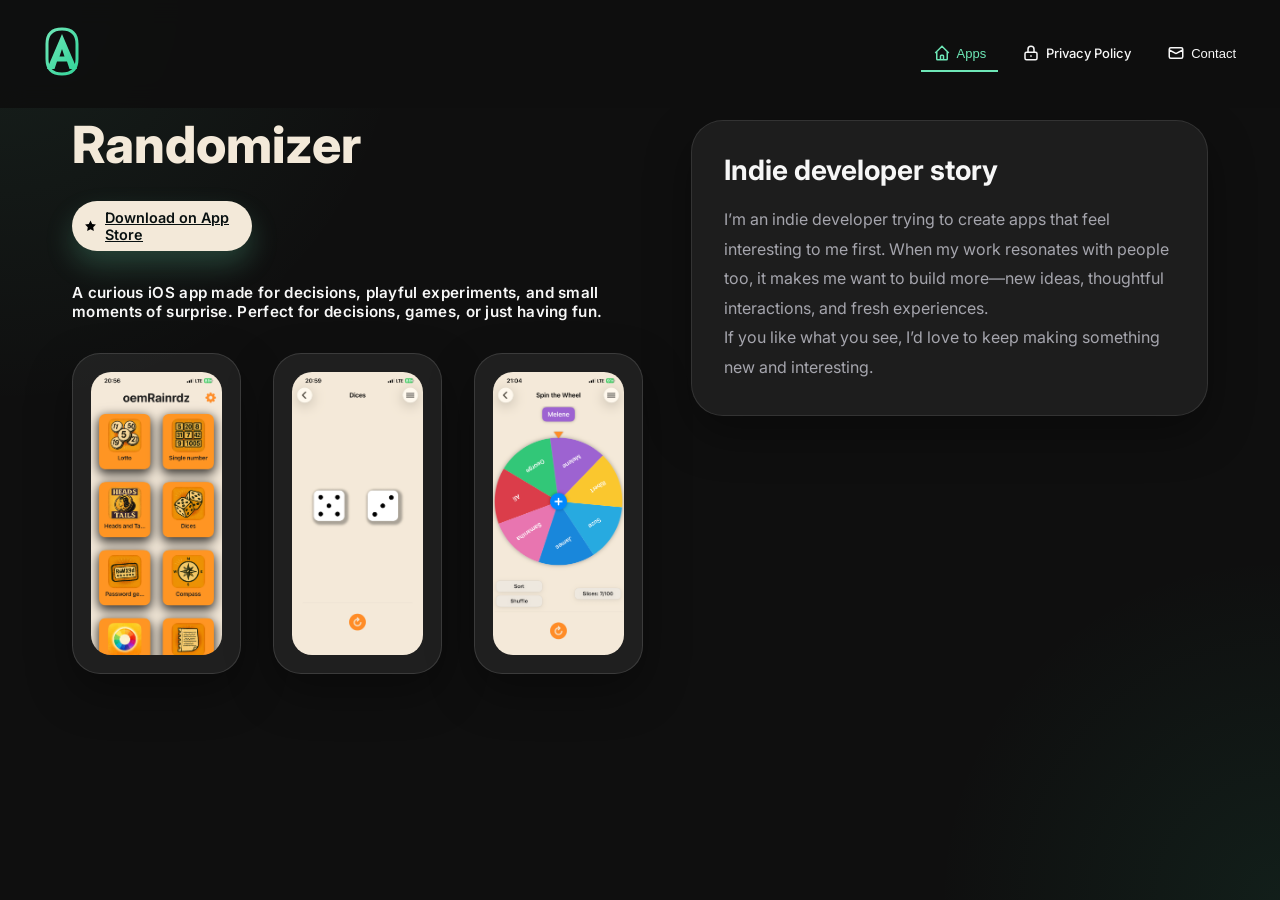
==== commit 1576a75b: "Made some UX changes" ====
--- a/index.html
+++ b/index.html
@@ -25,15 +25,15 @@
                 </svg>
             </div>
             <nav class="nav">
-                <button class="nav-btn" onclick="scrollToSection('apps')">
+                <button class="nav-btn active" onclick="scrollToSection('apps'); setActiveNav(this);">
                     <svg class="icon" viewBox="0 0 24 24"><path d="M3 12l2-2m0 0l7-7 7 7M5 10v10a1 1 0 001 1h3m10-11l2 2m-2-2v10a1 1 0 01-1 1h-3m-6 0a1 1 0 001-1v-4a1 1 0 011-1h2a1 1 0 011 1v4a1 1 0 001 1m-6 0h6"/></svg>
                     Apps
                 </button>
-                <a class="nav-link" href="pages/privacy-policy.html">
+                <a class="nav-link" href="pages/privacy-policy.html" onclick="setActiveNav(this);">
                     <svg class="icon" viewBox="0 0 24 24"><path d="M12 15v2m-6 4h12a2 2 0 002-2v-6a2 2 0 00-2-2H6a2 2 0 00-2 2v6a2 2 0 002 2zm10-10V7a4 4 0 00-8 0v4h8z"/></svg>
                     Privacy Policy
                 </a>
-                <button class="nav-btn" onclick="openModal('contact')">
+                <button class="nav-btn" onclick="openModal('contact'); setActiveNav(this);">
                     <svg class="icon" viewBox="0 0 24 24"><path d="M3 8l7.89 4.26a2 2 0 002.22 0L21 8M5 19h14a2 2 0 002-2V7a2 2 0 00-2-2H5a2 2 0 00-2 2v10a2 2 0 002 2z"/></svg>
                     Contact
                 </button>
@@ -43,22 +43,19 @@
         <main class="main" id="apps">
             <div class="app-info">
                 <h1 class="app-title">Randomizer</h1>
-                <p class="app-description">A curious indie iOS app made for decisions, playful experiments, and small moments of surprise. I build apps that I find interesting first; if you enjoy them too, I’m happy to keep creating new and meaningful experiences.</p>
                 <a href="https://apps.apple.com/app/idXXXXXXXXX" class="cta-button" target="_blank">
                     <svg class="icon" viewBox="0 0 24 24"><path d="M12 2l3.09 6.26L22 9.27l-5 4.87 1.18 6.88L12 17.77l-6.18 3.25L7 14.14 2 9.27l6.91-1.01L12 2z"/></svg>
                     Download on App Store
                 </a>
+                    <p class="screenshot-label">A curious iOS app made for decisions, playful experiments, and small moments of surprise. Perfect for decisions, games, or just having fun.</p>
                 <div class="screenshots">
                     <div class="screenshot-card">
-                        <p class="screenshot-label">Daily dashboard showing active goals and progress.</p>
                         <div class="screenshot"><img src="assets/images/randomizer-screenshot1.png" alt="Dashboard screenshot"></div>
                     </div>
                     <div class="screenshot-card">
-                        <p class="screenshot-label">Simple task list with quick entry and status controls.</p>
                         <div class="screenshot"><img src="assets/images/randomizer-screenshot2.png" alt="Task list screenshot"></div>
                     </div>
                     <div class="screenshot-card">
-                        <p class="screenshot-label">Calendar view for tracking habits, wins, and streaks.</p>
                         <div class="screenshot"><img src="assets/images/randomizer-screenshot3.png" alt="Calendar screenshot"></div>
                     </div>
                 </div>
--- a/assets/css/style.css
+++ b/assets/css/style.css
@@ -39,13 +39,22 @@
     max-width: 1200px;
     margin: 0 auto;
     padding: 0 var(--spacing-lg);
+    padding-top: 120px;
 }
 
 header {
     display: flex;
     justify-content: space-between;
     align-items: center;
-    padding: var(--spacing-xl) 0;
+    padding: 24px var(--spacing-lg);
+    position: fixed;
+    top: 0;
+    left: 0;
+    right: 0;
+    z-index: 99;
+    background: rgba(15, 15, 15, 0.92);
+    backdrop-filter: blur(12px);
+    max-width: 100%;
 }
 
 .logo {
@@ -55,33 +64,47 @@
 
 .nav {
     display: flex;
-    flex-wrap: wrap;
-    gap: var(--spacing-md);
+    gap: 12px;
+    align-items: center;
 }
 
 .nav-btn,
 .nav-link {
-    background: rgba(255, 255, 255, 0.08);
-    border: 1px solid rgba(255, 255, 255, 0.08);
-    border-radius: 999px;
-    padding: 12px 20px;
+    background: transparent;
+    border: none;
+    border-bottom: 2px solid transparent;
+    border-radius: 0;
+    padding: 8px 12px;
     color: var(--text-primary);
-    font-size: 14px;
+    font-size: 13px;
     font-weight: 500;
     cursor: pointer;
     display: inline-flex;
     align-items: center;
-    gap: 8px;
+    gap: 6px;
     text-decoration: none;
-    transition: transform 0.25s ease, background 0.25s ease, border-color 0.25s ease;
-    backdrop-filter: blur(12px);
+    transition: color 0.25s ease, border-color 0.25s ease;
+    position: relative;
+}
+
+.nav-btn .icon,
+.nav-link .icon {
+    width: 18px;
+    height: 18px;
+    stroke: currentColor;
+    stroke-width: 2;
+    fill: none;
 }
 
 .nav-btn:hover,
 .nav-link:hover {
-    transform: translateY(-2px);
-    background: rgba(255, 255, 255, 0.12);
-    border-color: rgba(255, 255, 255, 0.16);
+    color: var(--accent-start);
+}
+
+.nav-btn.active,
+.nav-link.active {
+    border-bottom-color: #6ee7b7;
+    color: var(--accent-start);
 }
 
 .main {
@@ -102,10 +125,7 @@
     font-size: clamp(3rem, 4vw, 4.5rem);
     line-height: 0.95;
     font-weight: 800;
-    background: linear-gradient(135deg, var(--accent-start), var(--accent-end));
-    -webkit-background-clip: text;
-    -webkit-text-fill-color: transparent;
-    background-clip: text;
+    color: #f3e9d9;
 }
 
 .app-description {
@@ -116,7 +136,7 @@
 }
 
 .cta-button {
-    background: linear-gradient(135deg, var(--accent-start), var(--accent-end));
+    background: #f3e9d9;
     color: #081010;
     border: none;
     border-radius: 999px;
@@ -260,32 +280,46 @@
 .page {
     max-width: 960px;
     margin: 0 auto;
-    padding: 40px 24px 80px;
+    padding: 120px 24px 80px;
 }
 
 @media (max-width: 860px) {
     .container {
         padding: 0 18px;
+        padding-top: 100px;
     }
 
     header {
         flex-direction: column;
-        align-items: flex-start;
-        gap: 18px;
-        padding: 28px 0 24px;
+        align-items: center;
+        gap: 14px;
+        padding: 16px 18px;
+    }
+
+    .logo {
+        width: 48px;
+        height: 48px;
     }
 
     .nav {
         width: 100%;
-        gap: 12px;
+        gap: 8px;
+        justify-content: center;
     }
 
     .nav-btn,
     .nav-link {
-        width: 100%;
+        padding: 6px 10px;
+        font-size: 12px;
+        flex: 1;
+        max-width: 100px;
         justify-content: center;
-        padding: 10px 14px;
-        font-size: 13px;
+    }
+
+    .nav-btn .icon,
+    .nav-link .icon {
+        width: 14px;
+        height: 14px;
     }
 
     .main {
@@ -341,6 +375,14 @@
         top: 14px;
         right: 14px;
     }
+
+    .page {
+        padding: 100px 18px 60px;
+    }
+
+    .policy-card {
+        padding: 24px;
+    }
 }
 
 .topbar {
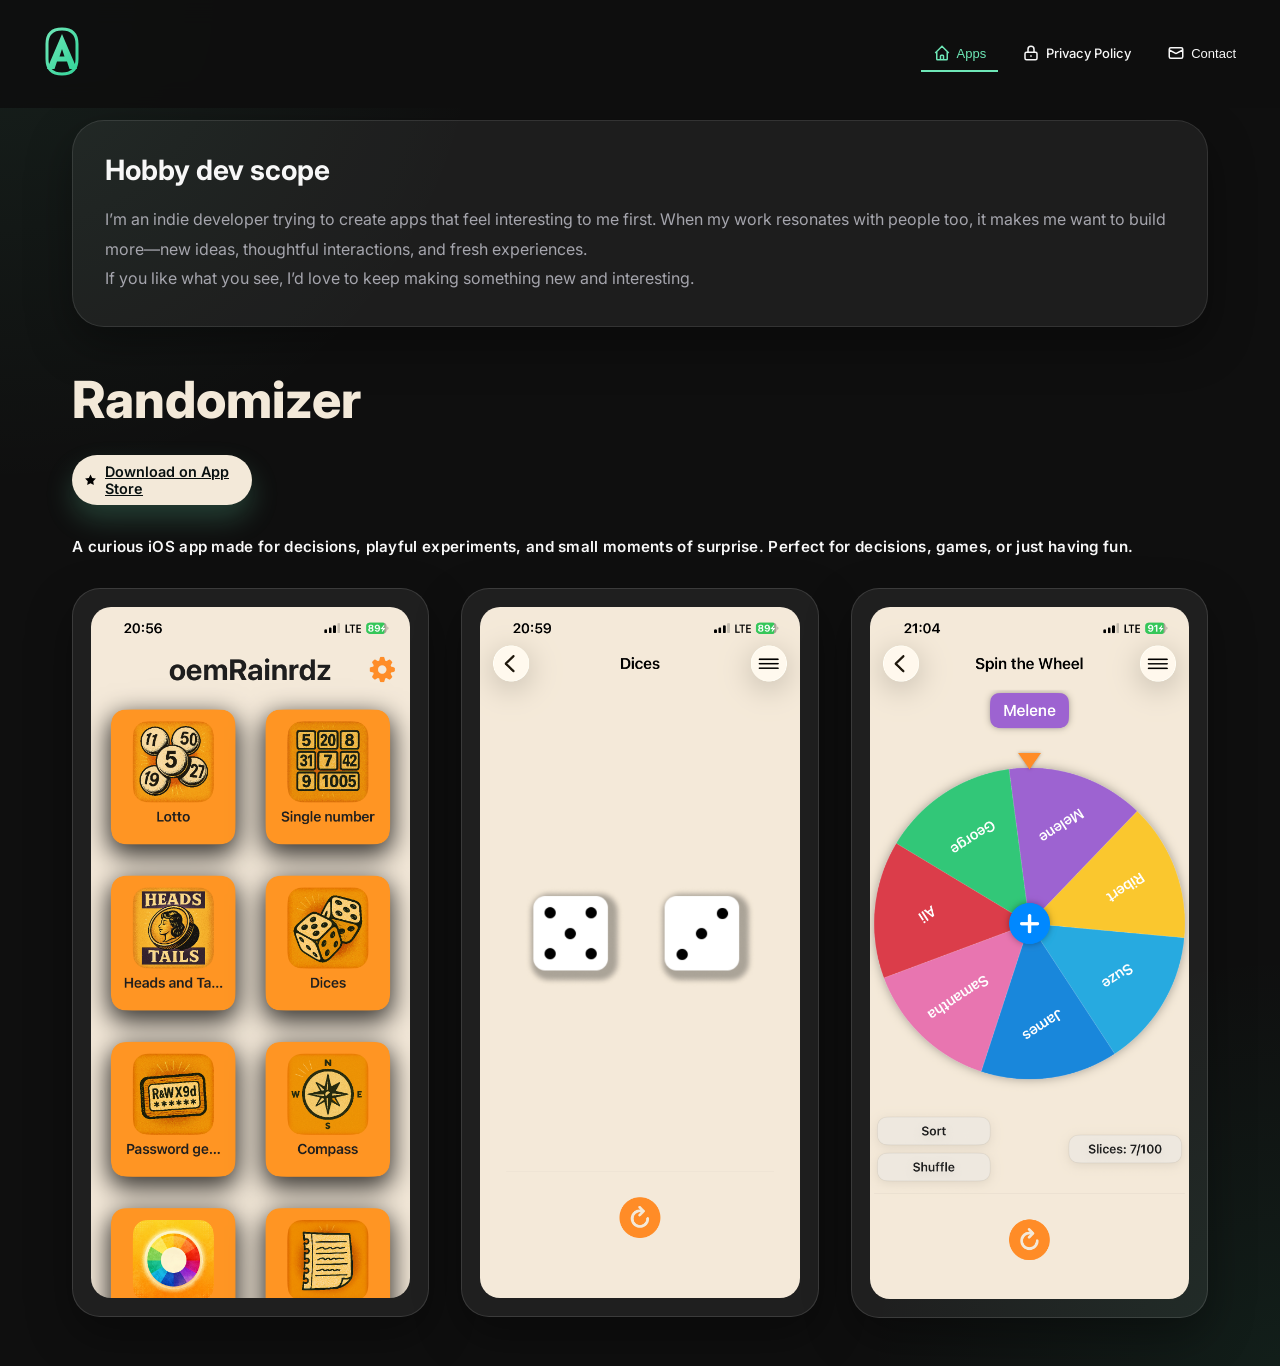
==== commit ff705cf2: "App description placed bottom" ====
--- a/index.html
+++ b/index.html
@@ -27,7 +27,7 @@
             <nav class="nav">
                 <button class="nav-btn active" onclick="scrollToSection('apps'); setActiveNav(this);">
                     <svg class="icon" viewBox="0 0 24 24"><path d="M3 12l2-2m0 0l7-7 7 7M5 10v10a1 1 0 001 1h3m10-11l2 2m-2-2v10a1 1 0 01-1 1h-3m-6 0a1 1 0 001-1v-4a1 1 0 011-1h2a1 1 0 011 1v4a1 1 0 001 1m-6 0h6"/></svg>
-                    Apps
+                     Apps
                 </button>
                 <a class="nav-link" href="pages/privacy-policy.html" onclick="setActiveNav(this);">
                     <svg class="icon" viewBox="0 0 24 24"><path d="M12 15v2m-6 4h12a2 2 0 002-2v-6a2 2 0 00-2-2H6a2 2 0 00-2 2v6a2 2 0 002 2zm10-10V7a4 4 0 00-8 0v4h8z"/></svg>
@@ -41,6 +41,13 @@
         </header>
 
         <main class="main" id="apps">
+            <div class="story-block">
+                <div class="story-card">
+                    <h2>Hobby dev scope</h2>
+                    <p>I’m an indie developer trying to create apps that feel interesting to me first. When my work resonates with people too, it makes me want to build more—new ideas, thoughtful interactions, and fresh experiences.</p>
+                    <p>If you like what you see, I’d love to keep making something new and interesting.</p>
+                </div>
+            </div>
             <div class="app-info">
                 <h1 class="app-title">Randomizer</h1>
                 <a href="https://apps.apple.com/app/idXXXXXXXXX" class="cta-button" target="_blank">
@@ -58,13 +65,6 @@
                     <div class="screenshot-card">
                         <div class="screenshot"><img src="assets/images/randomizer-screenshot3.png" alt="Calendar screenshot"></div>
                     </div>
-                </div>
-            </div>
-            <div class="story-block">
-                <div class="story-card">
-                    <h2>Indie developer story</h2>
-                    <p>I’m an indie developer trying to create apps that feel interesting to me first. When my work resonates with people too, it makes me want to build more—new ideas, thoughtful interactions, and fresh experiences.</p>
-                    <p>If you like what you see, I’d love to keep making something new and interesting.</p>
                 </div>
             </div>
         </main>
--- a/assets/css/style.css
+++ b/assets/css/style.css
@@ -108,11 +108,14 @@
 }
 
 .main {
-    display: grid;
-    grid-template-columns: 1.05fr 0.95fr;
+    display: flex;
+    flex-direction: column;
     gap: var(--spacing-xl);
-    align-items: start;
     padding-bottom: var(--spacing-xl);
+}
+
+.story-block {
+    order: -1;
 }
 
 .app-info {
@@ -323,7 +326,6 @@
     }
 
     .main {
-        grid-template-columns: 1fr;
         gap: var(--spacing-lg);
     }
 
@@ -434,7 +436,7 @@
 
 @media (max-width: 980px) {
     .main {
-        grid-template-columns: 1fr;
+        gap: var(--spacing-lg);
     }
 
     .screenshots {
